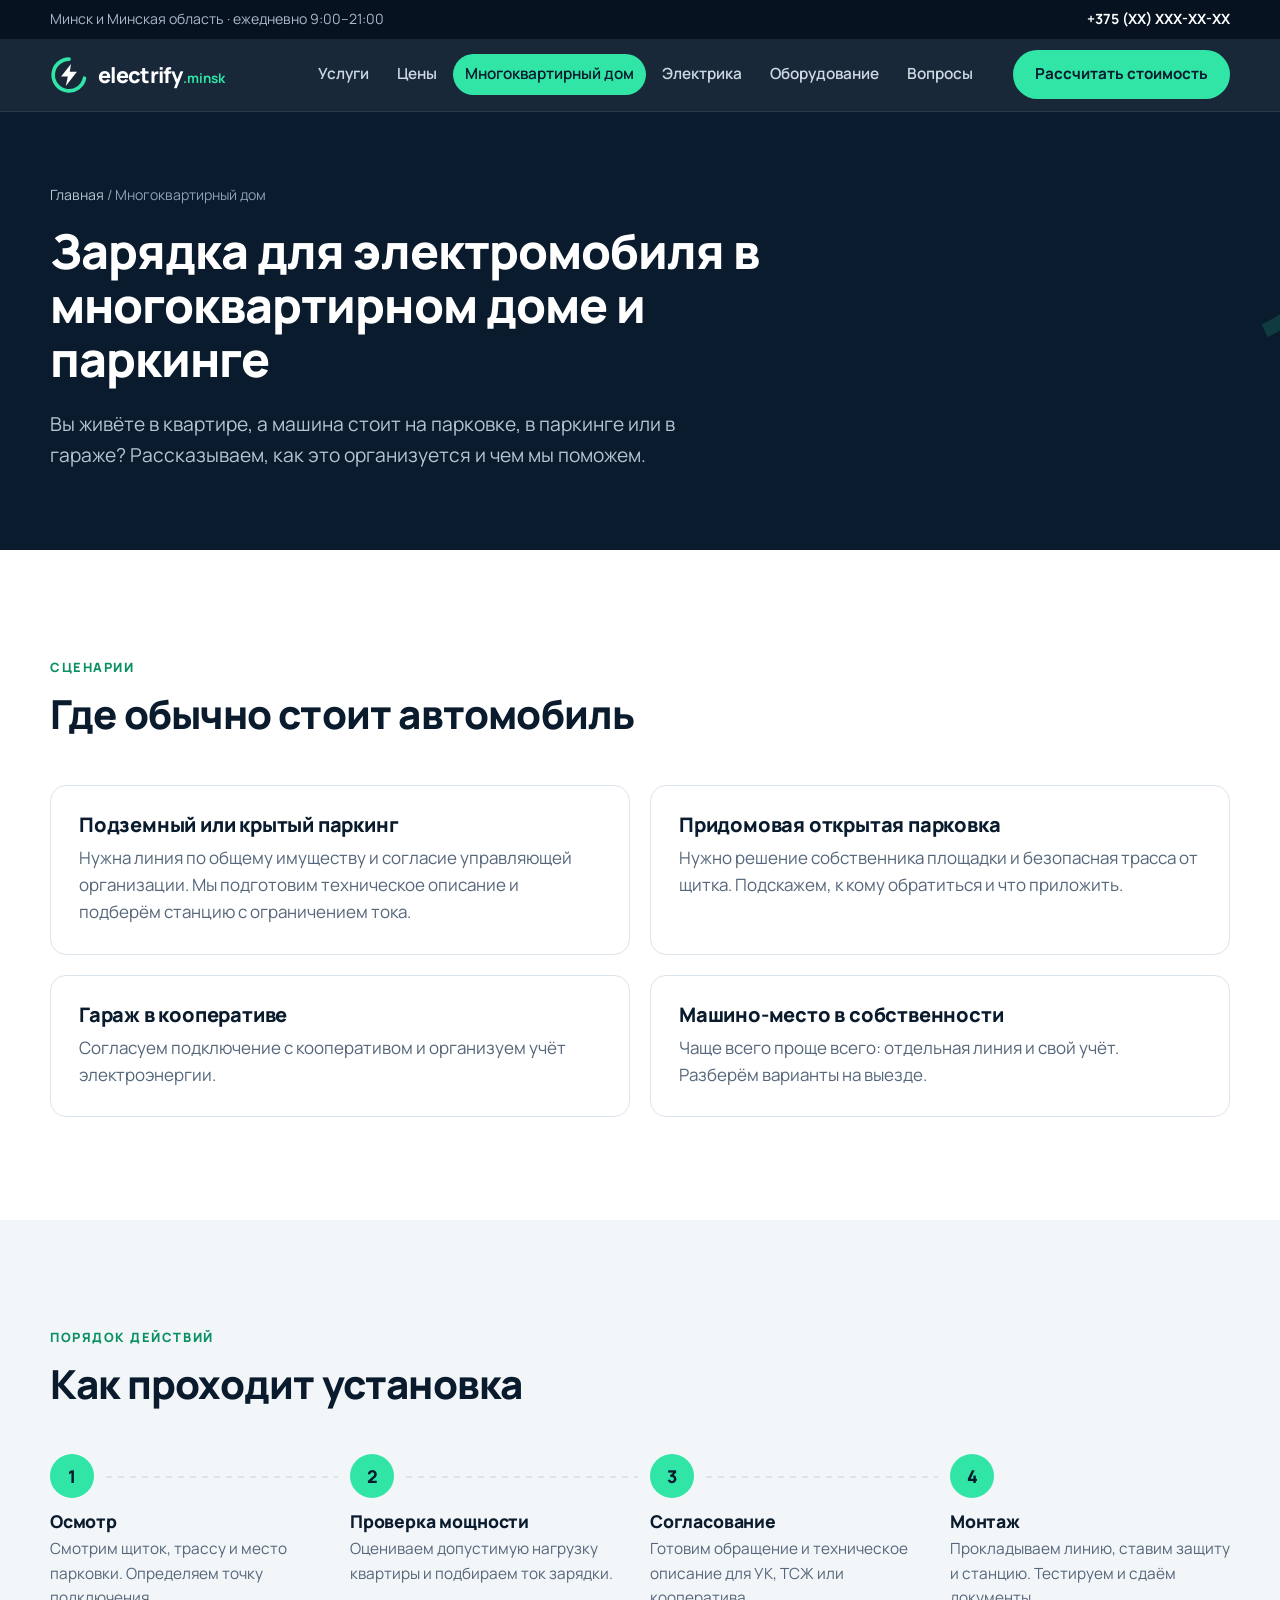
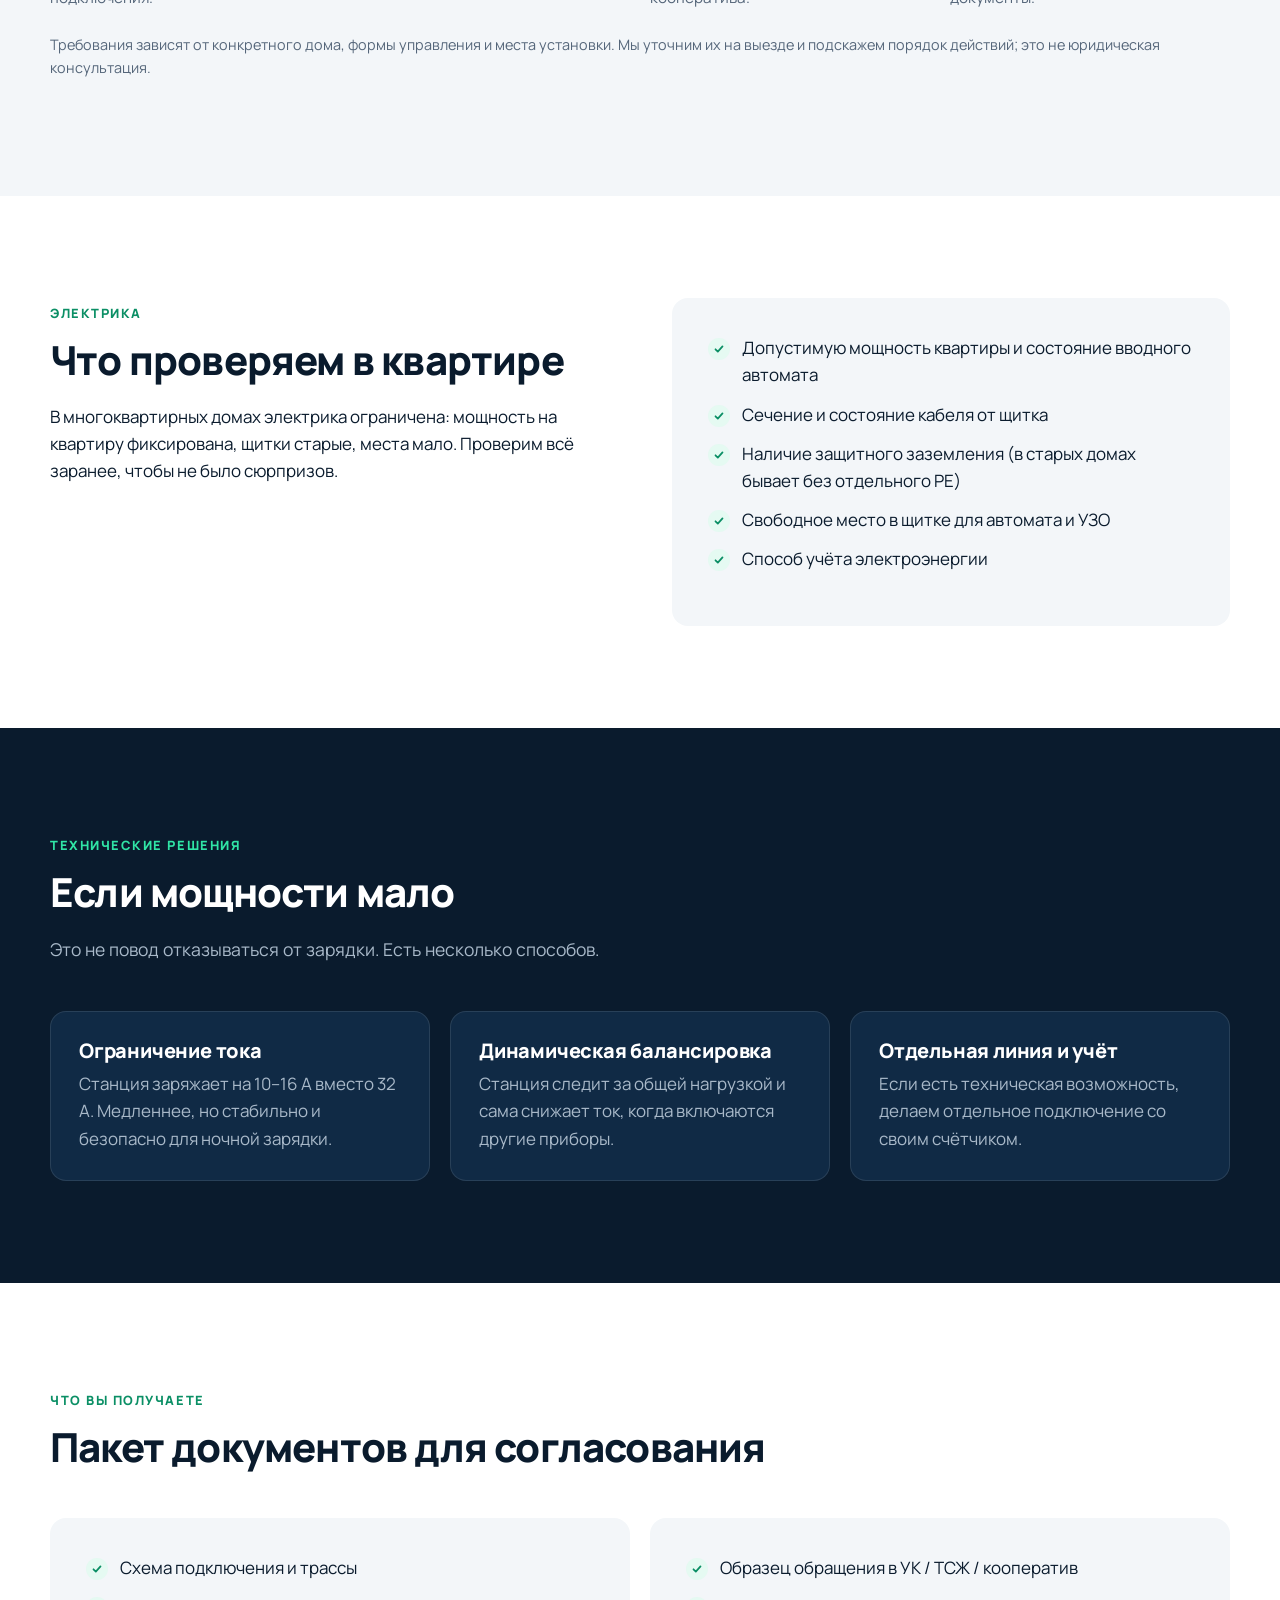
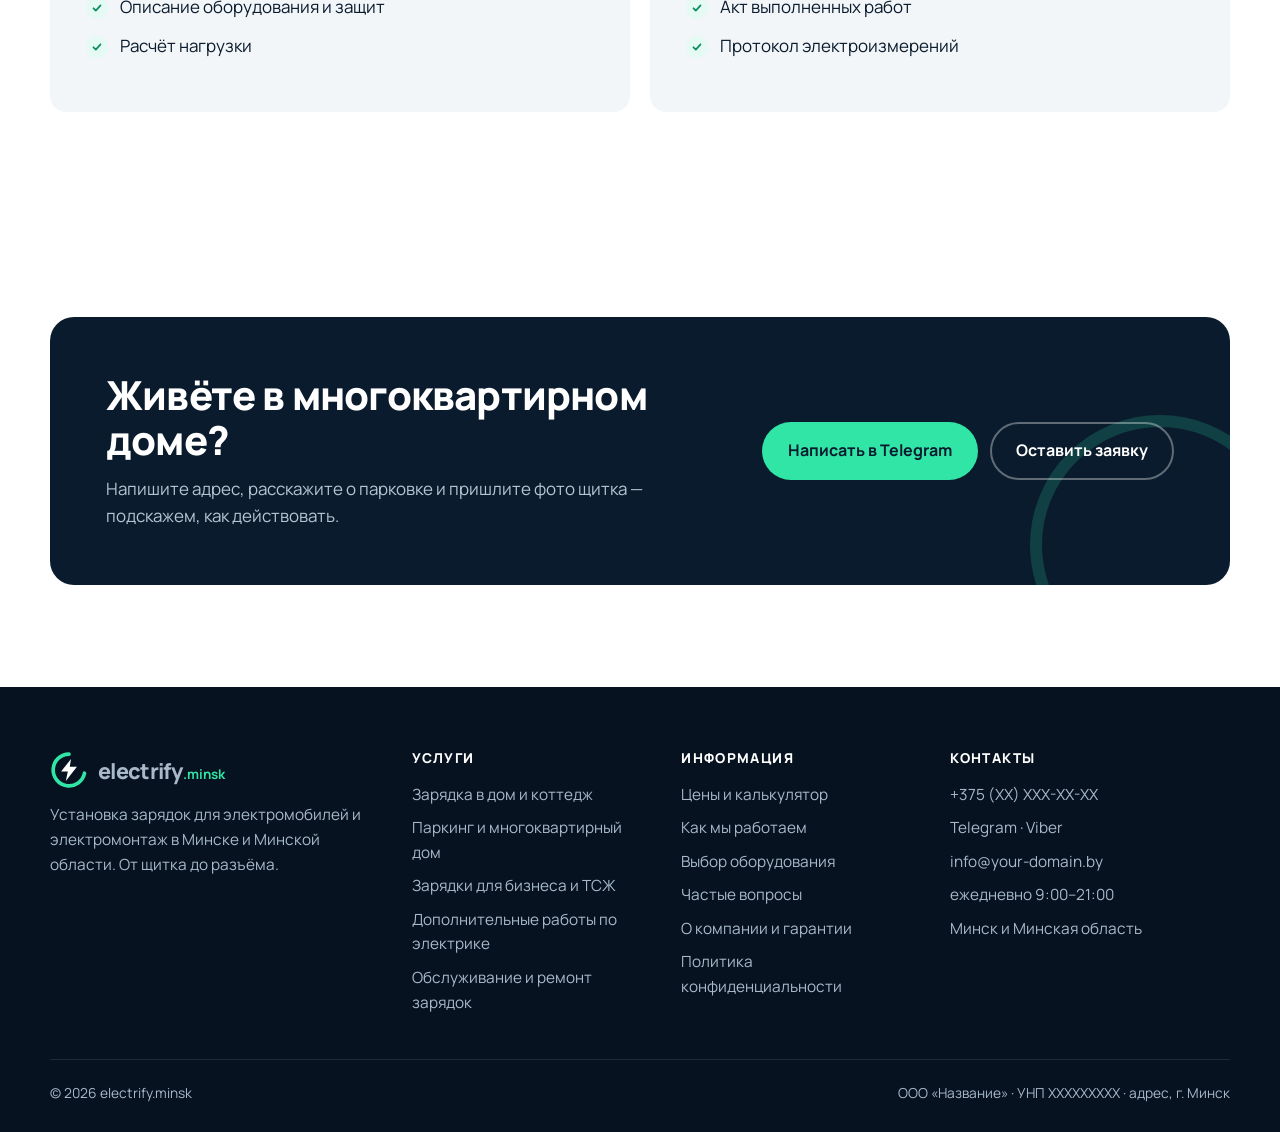
==== apartment.html @ cba65b7b "electrify.minsk: initial site" ====
<!doctype html>
<html lang="ru">
<head>
<meta charset="utf-8">
<meta name="viewport" content="width=device-width, initial-scale=1">
<title>Зарядка для электромобиля в многоквартирном доме и паркинге, Минск | electrify.minsk</title>
<meta name="description" content="Установка зарядки в паркинге и многоквартирном доме в Минске: проверка мощности, согласование с УК и ТСЖ, монтаж и документы.">
<meta name="theme-color" content="#0a1b2d">
<meta property="og:type" content="website">
<meta property="og:title" content="Зарядка для электромобиля в многоквартирном доме и паркинге, Минск | electrify.minsk">
<meta property="og:description" content="Установка зарядки в паркинге и многоквартирном доме в Минске: проверка мощности, согласование с УК и ТСЖ, монтаж и документы.">
<meta property="og:image" content="assets/logo.png">
<meta property="og:locale" content="ru_RU">
<link rel="icon" type="image/png" href="assets/logo.png">
<link rel="apple-touch-icon" href="assets/logo.png">
<link rel="preconnect" href="https://fonts.googleapis.com">
<link rel="preconnect" href="https://fonts.gstatic.com" crossorigin>
<link href="https://fonts.googleapis.com/css2?family=Manrope:wght@400;500;600;700;800&display=swap&subset=cyrillic" rel="stylesheet">
<link rel="stylesheet" href="assets/style.css">
<noscript><style>.reveal{opacity:1;transform:none}</style></noscript>
</head>
<body>
<div class="topbar"><div class="container">
<span>Минск и Минская область · ежедневно 9:00–21:00</span>
<a href="tel:+375XXXXXXXXX">+375 (XX) XXX-XX-XX</a>
</div></div>
<header class="site-header"><div class="container header-inner">
<a class="brand" href="index.html" aria-label="electrify.minsk — на главную"><svg viewBox="0 0 48 48" aria-hidden="true"><path d="M24 4a20 20 0 1 0 19.6 24" fill="none" stroke="#30e5a6" stroke-width="4.6" stroke-linecap="round"/><path d="M26.5 10 14 26h8.5L20 38l14-18h-9z" fill="#fff"/></svg><span class="brand-word">electrify<small>.minsk</small></span></a>
<nav class="nav" id="nav" aria-label="Основное меню"><a href="services.html">Услуги</a><a href="prices.html">Цены</a><a href="apartment.html" aria-current="page">Многоквартирный дом</a><a href="electrics.html">Электрика</a><a href="equipment.html">Оборудование</a><a href="faq.html">Вопросы</a></nav>
<a class="btn btn-primary header-cta" href="prices.html#calc">Рассчитать стоимость</a>
<button class="burger" type="button" aria-label="Открыть меню" aria-expanded="false" aria-controls="nav"><span></span></button>
</div></header>
<main>
<section class="page-hero"><div class="container">
<nav class="crumbs" aria-label="Хлебные крошки"><a href="index.html">Главная</a> / Многоквартирный дом</nav>
<h1>Зарядка для электромобиля в многоквартирном доме и паркинге</h1><p class="lead">Вы живёте в квартире, а машина стоит на парковке, в паркинге или в гараже? Рассказываем, как это организуется и чем мы поможем.</p>
</div></section>

<section class="section"><div class="container">
<div class="section-head reveal"><span class="eyebrow">Сценарии</span><h2>Где обычно стоит автомобиль</h2></div>
<div class="grid grid-2 reveal">
<div class="card"><h3>Подземный или крытый паркинг</h3><p>Нужна линия по общему имуществу и согласие управляющей организации. Мы подготовим техническое описание и подберём станцию с ограничением тока.</p></div>
<div class="card"><h3>Придомовая открытая парковка</h3><p>Нужно решение собственника площадки и безопасная трасса от щитка. Подскажем, к кому обратиться и что приложить.</p></div>
<div class="card"><h3>Гараж в кооперативе</h3><p>Согласуем подключение с кооперативом и организуем учёт электроэнергии.</p></div>
<div class="card"><h3>Машино-место в собственности</h3><p>Чаще всего проще всего: отдельная линия и свой учёт. Разберём варианты на выезде.</p></div>
</div></div></section>

<section class="section section--alt"><div class="container">
<div class="section-head reveal"><span class="eyebrow">Порядок действий</span><h2>Как проходит установка</h2></div>
<ol class="steps reveal">
<li><h3>Осмотр</h3><p>Смотрим щиток, трассу и место парковки. Определяем точку подключения.</p></li>
<li><h3>Проверка мощности</h3><p>Оцениваем допустимую нагрузку квартиры и подбираем ток зарядки.</p></li>
<li><h3>Согласование</h3><p>Готовим обращение и техническое описание для УК, ТСЖ или кооператива.</p></li>
<li><h3>Монтаж</h3><p>Прокладываем линию, ставим защиту и станцию. Тестируем и сдаём документы.</p></li>
</ol>
<p class="note" style="margin-top:22px">Требования зависят от конкретного дома, формы управления и места установки. Мы уточним их на выезде и подскажем порядок действий; это не юридическая консультация.</p>
</div></section>

<section class="section"><div class="container split">
<div class="reveal"><span class="eyebrow">Электрика</span><h2>Что проверяем в квартире</h2>
<p>В многоквартирных домах электрика ограничена: мощность на квартиру фиксирована, щитки старые, места мало. Проверим всё заранее, чтобы не было сюрпризов.</p></div>
<div class="panel reveal"><ul class="checks">
<li>Допустимую мощность квартиры и состояние вводного автомата</li>
<li>Сечение и состояние кабеля от щитка</li>
<li>Наличие защитного заземления (в старых домах бывает без отдельного PE)</li>
<li>Свободное место в щитке для автомата и УЗО</li>
<li>Способ учёта электроэнергии</li>
</ul></div>
</div></section>

<section class="section section--dark"><div class="container">
<div class="section-head reveal"><span class="eyebrow">Технические решения</span><h2>Если мощности мало</h2>
<p>Это не повод отказываться от зарядки. Есть несколько способов.</p></div>
<div class="grid grid-3 reveal">
<div class="card"><h3>Ограничение тока</h3><p>Станция заряжает на 10–16 А вместо 32 А. Медленнее, но стабильно и безопасно для ночной зарядки.</p></div>
<div class="card"><h3>Динамическая балансировка</h3><p>Станция следит за общей нагрузкой и сама снижает ток, когда включаются другие приборы.</p></div>
<div class="card"><h3>Отдельная линия и учёт</h3><p>Если есть техническая возможность, делаем отдельное подключение со своим счётчиком.</p></div>
</div></div></section>

<section class="section"><div class="container">
<div class="section-head reveal"><span class="eyebrow">Что вы получаете</span><h2>Пакет документов для согласования</h2></div>
<div class="grid grid-2 reveal">
<div class="panel"><ul class="checks"><li>Схема подключения и трассы</li><li>Описание оборудования и защит</li><li>Расчёт нагрузки</li></ul></div>
<div class="panel"><ul class="checks"><li>Образец обращения в УК / ТСЖ / кооператив</li><li>Акт выполненных работ</li><li>Протокол электроизмерений</li></ul></div>
</div></div></section>
<section class="section"><div class="container"><div class="cta-band reveal">
<div><h2>Живёте в многоквартирном доме?</h2><p>Напишите адрес, расскажите о парковке и пришлите фото щитка — подскажем, как действовать.</p></div>
<div class="btn-row"><a class="btn btn-primary" href="https://t.me/CHANGE_ME" rel="noopener">Написать в Telegram</a><a class="btn btn-ghost" href="contacts.html">Оставить заявку</a></div>
</div></div></section>
</main>
<footer class="site-footer"><div class="container">
<div class="footer-grid">
<div><a class="brand" href="index.html"><svg viewBox="0 0 48 48" aria-hidden="true"><path d="M24 4a20 20 0 1 0 19.6 24" fill="none" stroke="#30e5a6" stroke-width="4.6" stroke-linecap="round"/><path d="M26.5 10 14 26h8.5L20 38l14-18h-9z" fill="#fff"/></svg><span class="brand-word">electrify<small>.minsk</small></span></a>
<p>Установка зарядок для электромобилей и электромонтаж в Минске и Минской области. От щитка до разъёма.</p></div>
<div><h4>Услуги</h4><ul><li><a href="services.html#house">Зарядка в дом и коттедж</a></li><li><a href="apartment.html">Паркинг и многоквартирный дом</a></li><li><a href="services.html#business">Зарядки для бизнеса и ТСЖ</a></li><li><a href="electrics.html">Дополнительные работы по электрике</a></li><li><a href="services.html#service">Обслуживание и ремонт зарядок</a></li></ul></div>
<div><h4>Информация</h4><ul><li><a href="prices.html">Цены и калькулятор</a></li><li><a href="process.html">Как мы работаем</a></li><li><a href="equipment.html">Выбор оборудования</a></li><li><a href="faq.html">Частые вопросы</a></li><li><a href="about.html">О компании и гарантии</a></li><li><a href="privacy.html">Политика конфиденциальности</a></li></ul></div>
<div><h4>Контакты</h4><ul>
<li><a href="tel:+375XXXXXXXXX">+375 (XX) XXX-XX-XX</a></li>
<li><a href="https://t.me/CHANGE_ME" rel="noopener">Telegram</a> · <a href="viber://chat?number=%2B375XXXXXXXXX">Viber</a></li>
<li><a href="mailto:info@your-domain.by">info@your-domain.by</a></li>
<li>ежедневно 9:00–21:00</li>
<li>Минск и Минская область</li></ul></div>
</div>
<div class="footer-bottom"><span>© <span id="year">2026</span> electrify.minsk</span><span>ООО «Название» · УНП XXXXXXXXX · адрес, г. Минск</span></div>
</div></footer>
<div class="mobile-bar">
<a class="btn btn-outline" style="color:#fff;border-color:rgba(255,255,255,.35)" href="tel:+375XXXXXXXXX">Позвонить</a>
<a class="btn btn-primary" href="https://t.me/CHANGE_ME" rel="noopener">Написать</a>
</div>
<script src="assets/main.js"></script>
</body>
</html>
---- assets/style.css ----
/* electrify.minsk — общие стили. Палитра взята из логотипа. */
:root {
  --navy: #0a1b2d;
  --navy-2: #102a45;
  --navy-3: #1a3a5e;
  --mint: #30e5a6;
  --mint-d: #0b8f65;
  --mint-soft: #e5faf2;
  --ink: #0a1b2d;
  --muted: #55667a;
  --line: #dce4eb;
  --bg: #ffffff;
  --bg-alt: #f3f6f9;
  --radius: 16px;
  --shadow: 0 12px 32px rgba(10, 27, 45, .08);
  --font: 'Manrope', system-ui, -apple-system, 'Segoe UI', Roboto, Arial, sans-serif;
  --maxw: 1180px;
}

*, *::before, *::after { box-sizing: border-box; }
html { scroll-behavior: smooth; -webkit-text-size-adjust: 100%; }
body {
  margin: 0; font-family: var(--font); color: var(--ink); background: var(--bg);
  font-size: 17px; line-height: 1.6; -webkit-font-smoothing: antialiased;
}
img, svg { max-width: 100%; display: block; }
a { color: var(--mint-d); text-decoration-thickness: 1px; text-underline-offset: 3px; }
a:hover { color: var(--navy); }
h1, h2, h3, h4 { line-height: 1.12; letter-spacing: -.02em; margin: 0 0 .5em; font-weight: 800; }
h1 { font-size: clamp(2.1rem, 5vw, 3.7rem); }
h2 { font-size: clamp(1.7rem, 3.4vw, 2.5rem); }
h3 { font-size: 1.25rem; letter-spacing: -.01em; }
p { margin: 0 0 1em; }
ul, ol { margin: 0 0 1em; padding-left: 1.2em; }
:focus-visible { outline: 3px solid var(--mint); outline-offset: 3px; border-radius: 6px; }

.container { width: min(100% - 40px, var(--maxw)); margin-inline: auto; }
.section { padding: clamp(56px, 8vw, 104px) 0; }
.section--alt { background: var(--bg-alt); }
.section--dark { background: var(--navy); color: #e8eef4; }
.section--dark h2, .section--dark h3 { color: #fff; }
.section--dark a { color: var(--mint); }
.section-head { max-width: 720px; margin-bottom: clamp(28px, 4vw, 48px); }
.section-head p { color: var(--muted); font-size: 1.1rem; }
.section--dark .section-head p { color: #a9b9c9; }
.eyebrow {
  display: inline-block; font-size: .8rem; font-weight: 800; letter-spacing: .12em; text-transform: uppercase;
  color: var(--mint-d); margin-bottom: 14px;
}
.section--dark .eyebrow, .hero .eyebrow, .page-hero .eyebrow { color: var(--mint); }
.lead { font-size: 1.2rem; color: var(--muted); max-width: 640px; }

/* Кнопки */
.btn {
  display: inline-flex; align-items: center; justify-content: center; gap: 8px;
  padding: 14px 24px; border-radius: 999px; font: inherit; font-weight: 700; font-size: 1rem;
  text-decoration: none; border: 2px solid transparent; cursor: pointer; transition: transform .15s, background .15s, color .15s, border-color .15s;
}
.btn:hover { transform: translateY(-1px); }
.btn-primary { background: var(--mint); color: var(--navy); }
.btn-primary:hover { background: #55efba; color: var(--navy); }
.btn-ghost { border-color: rgba(255,255,255,.35); color: #fff; }
.btn-ghost:hover { border-color: var(--mint); color: var(--mint); }
.btn-dark { background: var(--navy); color: #fff; }
.btn-dark:hover { background: var(--navy-3); color: #fff; }
.btn-outline { border-color: var(--navy); color: var(--navy); }
.btn-outline:hover { background: var(--navy); color: #fff; }
.btn-row { display: flex; flex-wrap: wrap; gap: 12px; margin-top: 28px; }

/* Верхняя полоса и шапка */
.topbar { background: #06121f; color: #a9b9c9; font-size: .88rem; }
.topbar .container { display: flex; justify-content: space-between; gap: 16px; padding: 8px 0; flex-wrap: wrap; }
.topbar a { color: #fff; text-decoration: none; font-weight: 700; }
.topbar a:hover { color: var(--mint); }
.site-header {
  position: sticky; top: 0; z-index: 50; background: rgba(10, 27, 45, .94); backdrop-filter: blur(10px);
  border-bottom: 1px solid rgba(255,255,255,.08);
}
.header-inner { display: flex; align-items: center; gap: 28px; min-height: 72px; }
.brand { display: flex; align-items: center; gap: 10px; text-decoration: none; color: #fff; flex-shrink: 0; }
.brand svg { width: 38px; height: 38px; }
.brand-word { font-weight: 800; font-size: 1.35rem; letter-spacing: -.03em; line-height: 1; }
.brand-word small { font-size: .62em; color: var(--mint); font-weight: 700; letter-spacing: 0; margin-left: 1px; }
.nav { display: flex; gap: 4px; margin-left: auto; }
.nav a {
  color: #cdd8e3; text-decoration: none; font-weight: 600; font-size: .96rem; padding: 8px 12px; border-radius: 999px;
}
.nav a:hover { color: #fff; background: rgba(255,255,255,.08); }
.nav a[aria-current="page"] { color: var(--navy); background: var(--mint); }
.header-cta { padding: 10px 20px; font-size: .95rem; }
.burger { display: none; margin-left: auto; width: 44px; height: 44px; border: 0; background: transparent; cursor: pointer; position: relative; }
.burger span, .burger span::before, .burger span::after {
  content: ""; position: absolute; left: 10px; right: 10px; height: 2px; background: #fff; border-radius: 2px; transition: transform .2s, opacity .2s;
}
.burger span { top: 21px; }
.burger span::before { left: 0; right: 0; top: -7px; }
.burger span::after { left: 0; right: 0; top: 7px; }
.burger[aria-expanded="true"] span { background: transparent; }
.burger[aria-expanded="true"] span::before { transform: translateY(7px) rotate(45deg); }
.burger[aria-expanded="true"] span::after { transform: translateY(-7px) rotate(-45deg); }

/* Hero */
.hero { background: var(--navy); color: #fff; overflow: hidden; position: relative; }
.hero::before {
  content: ""; position: absolute; inset: 0;
  background: radial-gradient(60% 70% at 85% 40%, rgba(48,229,166,.14), transparent 70%);
  pointer-events: none;
}
.hero-grid { display: grid; grid-template-columns: 1.15fr .85fr; gap: 48px; align-items: center; padding: clamp(48px, 7vw, 96px) 0; position: relative; }
.hero h1 { color: #fff; }
.hero h1 em { font-style: normal; color: var(--mint); }
.hero .lead { color: #b6c5d4; }
.hero-points { list-style: none; padding: 0; margin: 28px 0 0; display: grid; gap: 10px; }
.hero-points li { display: flex; gap: 12px; align-items: flex-start; font-weight: 600; }
.hero-points svg { width: 22px; height: 22px; flex: none; margin-top: 3px; }
.hero-visual { position: relative; max-width: 440px; margin-inline: auto; width: 100%; }
.hero-visual .ring { width: 100%; height: auto; }
.ring-arc { stroke-dasharray: 942; stroke-dashoffset: 942; animation: charge 2.4s .3s cubic-bezier(.3,.7,.2,1) forwards; }
@keyframes charge { to { stroke-dashoffset: 210; } }
.chip {
  position: absolute; background: rgba(16,42,69,.92); border: 1px solid rgba(255,255,255,.14); border-radius: 14px;
  padding: 10px 14px; font-size: .85rem; line-height: 1.25; backdrop-filter: blur(6px);
}
.chip b { display: block; font-size: 1.15rem; color: var(--mint); letter-spacing: -.01em; }
.chip--1 { top: 6%; right: -2%; }
.chip--2 { bottom: 24%; left: -4%; }
.chip--3 { bottom: 2%; right: 4%; }

/* Страничный hero */
.page-hero { background: var(--navy); color: #fff; padding: clamp(40px, 6vw, 72px) 0 clamp(36px, 5vw, 60px); position: relative; overflow: hidden; }
.page-hero::after {
  content: ""; position: absolute; right: -80px; top: -80px; width: 320px; height: 320px; border-radius: 50%;
  border: 14px solid rgba(48,229,166,.16); border-bottom-color: transparent; border-left-color: transparent; transform: rotate(20deg);
}
.page-hero h1 { color: #fff; font-size: clamp(1.9rem, 4.2vw, 3rem); max-width: 820px; }
.page-hero .lead { color: #b6c5d4; }
.crumbs { font-size: .88rem; color: #8ea2b6; margin-bottom: 18px; }
.crumbs a { color: #b6c5d4; text-decoration: none; }
.crumbs a:hover { color: var(--mint); }

/* Полоса фактов */
.facts { background: var(--bg-alt); border-bottom: 1px solid var(--line); }
.facts-grid { display: grid; grid-template-columns: repeat(4, 1fr); }
.fact { padding: 26px 22px; border-right: 1px solid var(--line); }
.fact:last-child { border-right: 0; }
.fact b { display: block; font-size: 1.35rem; letter-spacing: -.02em; }
.fact span { color: var(--muted); font-size: .95rem; }

/* Сетки и карточки */
.grid { display: grid; gap: 20px; }
.grid-2 { grid-template-columns: repeat(2, 1fr); }
.grid-3 { grid-template-columns: repeat(3, 1fr); }
.grid-4 { grid-template-columns: repeat(4, 1fr); }
.card {
  background: #fff; border: 1px solid var(--line); border-radius: var(--radius); padding: 28px; display: flex; flex-direction: column;
  transition: box-shadow .2s, transform .2s, border-color .2s; text-decoration: none; color: inherit;
}
a.card:hover { box-shadow: var(--shadow); transform: translateY(-3px); border-color: var(--mint); color: inherit; }
.card h3 { margin-bottom: .4em; }
.card p { color: var(--muted); margin-bottom: 0; }
.card .more { margin-top: auto; padding-top: 18px; font-weight: 700; color: var(--mint-d); }
.icon {
  width: 48px; height: 48px; border-radius: 14px; background: var(--mint-soft); color: var(--mint-d);
  display: grid; place-items: center; margin-bottom: 18px;
}
.icon svg { width: 26px; height: 26px; }
.section--dark .card { background: var(--navy-2); border-color: rgba(255,255,255,.1); }
.section--dark .card p { color: #a9b9c9; }
.section--dark .icon { background: rgba(48,229,166,.12); color: var(--mint); }

/* Списки с галочками */
.checks { list-style: none; padding: 0; margin: 0 0 1em; display: grid; gap: 12px; }
.checks li { position: relative; padding-left: 34px; }
.checks li::before {
  content: ""; position: absolute; left: 0; top: 4px; width: 22px; height: 22px; border-radius: 50%; background: var(--mint-soft);
  background-image: url("data:image/svg+xml,%3Csvg xmlns='http://www.w3.org/2000/svg' viewBox='0 0 24 24' fill='none' stroke='%230b8f65' stroke-width='3' stroke-linecap='round' stroke-linejoin='round'%3E%3Cpath d='M6 12.5l4 4 8-9'/%3E%3C/svg%3E");
  background-size: 14px; background-repeat: no-repeat; background-position: center;
}
.section--dark .checks li::before { background-color: rgba(48,229,166,.14);
  background-image: url("data:image/svg+xml,%3Csvg xmlns='http://www.w3.org/2000/svg' viewBox='0 0 24 24' fill='none' stroke='%2330e5a6' stroke-width='3' stroke-linecap='round' stroke-linejoin='round'%3E%3Cpath d='M6 12.5l4 4 8-9'/%3E%3C/svg%3E"); }
.checks--cross li::before {
  background-color: #fdecec;
  background-image: url("data:image/svg+xml,%3Csvg xmlns='http://www.w3.org/2000/svg' viewBox='0 0 24 24' fill='none' stroke='%23c0392b' stroke-width='3' stroke-linecap='round'%3E%3Cpath d='M7 7l10 10M17 7L7 17'/%3E%3C/svg%3E");
}

.split { display: grid; grid-template-columns: 1fr 1fr; gap: clamp(28px, 5vw, 72px); align-items: start; }
.panel { background: var(--bg-alt); border-radius: var(--radius); padding: clamp(24px, 3vw, 36px); }
.section--alt .panel { background: #fff; border: 1px solid var(--line); }
.section--dark .panel { background: var(--navy-2); }

/* Шаги */
.steps { list-style: none; padding: 0; margin: 0; display: grid; grid-template-columns: repeat(4, 1fr); gap: 28px 20px; counter-reset: s; }
.steps li { counter-increment: s; position: relative; padding-top: 58px; }
.steps li::before {
  content: counter(s); position: absolute; top: 0; left: 0; width: 44px; height: 44px; border-radius: 50%;
  background: var(--mint); color: var(--navy); font-weight: 800; display: grid; place-items: center; font-size: 1.1rem;
}
.steps li::after { content: ""; position: absolute; top: 22px; left: 56px; right: -8px; height: 2px; background: repeating-linear-gradient(90deg, var(--line) 0 6px, transparent 6px 12px); }
.steps li:nth-child(4n)::after, .steps li:last-child::after { display: none; }
.section--dark .steps li::after { background: repeating-linear-gradient(90deg, rgba(255,255,255,.25) 0 6px, transparent 6px 12px); }
.steps h3 { font-size: 1.1rem; margin-bottom: .3em; }
.steps p { color: var(--muted); font-size: .96rem; margin: 0; }
.section--dark .steps p { color: #a9b9c9; }

/* Тарифы */
.tiers { display: grid; grid-template-columns: repeat(4, 1fr); gap: 18px; align-items: stretch; }
.tiers--3 { grid-template-columns: repeat(3, 1fr); }
.tier { background: #fff; border: 1px solid var(--line); border-radius: var(--radius); padding: 28px 24px; display: flex; flex-direction: column; position: relative; }
.tier--hit { border: 2px solid var(--mint); box-shadow: var(--shadow); }
.tier-badge { position: absolute; top: -13px; left: 24px; background: var(--mint); color: var(--navy); font-size: .75rem; font-weight: 800; padding: 4px 12px; border-radius: 999px; letter-spacing: .04em; text-transform: uppercase; }
.tier h3 { margin-bottom: .2em; }
.tier .for { color: var(--muted); font-size: .94rem; min-height: 3em; }
.price { font-size: 2rem; font-weight: 800; letter-spacing: -.03em; margin: 8px 0 2px; }
.price small { font-size: .95rem; font-weight: 600; color: var(--muted); letter-spacing: 0; }
.tier .checks { margin: 18px 0 24px; font-size: .96rem; gap: 10px; }
.tier .btn { margin-top: auto; }
.note { font-size: .9rem; color: var(--muted); }

/* Таблицы */
.table-wrap { overflow-x: auto; border: 1px solid var(--line); border-radius: var(--radius); background: #fff; }
table { width: 100%; border-collapse: collapse; font-size: .98rem; min-width: 560px; }
th, td { text-align: left; padding: 14px 20px; border-bottom: 1px solid var(--line); vertical-align: top; }
th { background: var(--bg-alt); font-size: .82rem; letter-spacing: .06em; text-transform: uppercase; color: var(--muted); }
tr:last-child td { border-bottom: 0; }
td:last-child, th:last-child { text-align: right; white-space: nowrap; font-weight: 700; }
td.l, th.l { text-align: left; white-space: normal; font-weight: 400; }

/* Калькулятор */
.calc { display: grid; grid-template-columns: 1.1fr .9fr; gap: 0; border-radius: var(--radius); overflow: hidden; border: 1px solid var(--line); background: #fff; }
.calc-form { padding: clamp(22px, 3vw, 36px); display: grid; gap: 20px; }
.calc-out { background: var(--navy); color: #fff; padding: clamp(22px, 3vw, 36px); display: flex; flex-direction: column; justify-content: center; }
.calc-out .label { color: #a9b9c9; font-size: .9rem; }
.calc-out .sum { font-size: clamp(2rem, 4vw, 2.9rem); font-weight: 800; letter-spacing: -.03em; color: var(--mint); line-height: 1.1; margin: 6px 0 14px; }
.calc-out ul { color: #cdd8e3; font-size: .94rem; padding-left: 1.1em; }

/* Формы */
label { display: block; font-weight: 700; font-size: .92rem; margin-bottom: 6px; }
input[type=text], input[type=tel], input[type=email], select, textarea {
  width: 100%; font: inherit; padding: 13px 14px; border: 1.5px solid var(--line); border-radius: 12px; background: #fff; color: var(--ink);
}
input:focus, select:focus, textarea:focus { outline: none; border-color: var(--mint-d); box-shadow: 0 0 0 4px rgba(48,229,166,.25); }
textarea { min-height: 110px; resize: vertical; }
input[type=range] { width: 100%; accent-color: var(--mint-d); }
.range-val { float: right; color: var(--mint-d); }
.form-grid { display: grid; grid-template-columns: 1fr 1fr; gap: 16px; }
.form-grid .full { grid-column: 1 / -1; }
.check { display: flex; gap: 10px; align-items: flex-start; font-weight: 400; font-size: .88rem; color: var(--muted); }
.check input { margin-top: 4px; accent-color: var(--mint-d); width: 18px; height: 18px; flex: none; }
.form-ok { display: none; background: var(--mint-soft); border: 1px solid var(--mint); color: var(--navy); border-radius: 12px; padding: 16px 18px; font-weight: 600; }

/* FAQ */
.faq { display: grid; gap: 12px; max-width: 860px; }
.faq details { background: #fff; border: 1px solid var(--line); border-radius: 14px; padding: 0 22px; }
.faq summary { cursor: pointer; font-weight: 700; padding: 18px 28px 18px 0; list-style: none; position: relative; font-size: 1.05rem; }
.faq summary::-webkit-details-marker { display: none; }
.faq summary::after { content: "+"; position: absolute; right: 0; top: 50%; transform: translateY(-50%); font-size: 1.6rem; font-weight: 400; color: var(--mint-d); transition: transform .2s; }
.faq details[open] summary::after { transform: translateY(-50%) rotate(45deg); }
.faq details[open] { border-color: var(--mint); }
.faq details p, .faq details ul { color: var(--muted); }
.faq h2 { margin: 36px 0 14px; font-size: 1.5rem; }

/* CTA-блок */
.cta-band { background: var(--navy); color: #fff; border-radius: 24px; padding: clamp(28px, 5vw, 56px); display: grid; grid-template-columns: 1.2fr .8fr; gap: 32px; align-items: center; position: relative; overflow: hidden; }
.cta-band::after { content: ""; position: absolute; right: -60px; bottom: -90px; width: 260px; height: 260px; border-radius: 50%; border: 12px solid rgba(48,229,166,.18); }
.cta-band h2 { color: #fff; margin-bottom: .3em; }
.cta-band p { color: #b6c5d4; margin: 0; }
.cta-band .btn-row { margin: 0; position: relative; z-index: 1; justify-content: flex-end; }

/* Теги городов и районов */
.tags { display: flex; flex-wrap: wrap; gap: 8px; list-style: none; padding: 0; margin: 0; }
.tags li { background: #fff; border: 1px solid var(--line); border-radius: 999px; padding: 6px 14px; font-size: .92rem; font-weight: 600; }
.section--alt .tags li { background: #fff; }

/* Заглушки для фото */
.ph { border: 2px dashed var(--line); border-radius: var(--radius); aspect-ratio: 4/3; display: grid; place-items: center; text-align: center; color: var(--muted); font-size: .92rem; padding: 16px; background: repeating-linear-gradient(135deg, #fff 0 12px, #f7f9fb 12px 24px); }

/* Подвал */
.site-footer { background: #06121f; color: #a9b9c9; padding: 64px 0 28px; font-size: .96rem; }
.footer-grid { display: grid; grid-template-columns: 1.4fr 1fr 1fr 1.2fr; gap: 36px; }
.site-footer h4 { color: #fff; font-size: .85rem; letter-spacing: .1em; text-transform: uppercase; margin-bottom: 16px; }
.site-footer ul { list-style: none; padding: 0; margin: 0; display: grid; gap: 9px; }
.site-footer a { color: #a9b9c9; text-decoration: none; }
.site-footer a:hover { color: var(--mint); }
.footer-bottom { border-top: 1px solid rgba(255,255,255,.1); margin-top: 44px; padding-top: 22px; display: flex; justify-content: space-between; gap: 16px; flex-wrap: wrap; font-size: .86rem; }
.site-footer .brand { margin-bottom: 14px; }

/* Мобильная панель действий */
.mobile-bar { display: none; }

/* Появление при прокрутке */
.reveal { opacity: 0; transform: translateY(18px); transition: opacity .6s ease, transform .6s ease; }
.reveal.in { opacity: 1; transform: none; }
@media (prefers-reduced-motion: reduce) {
  .reveal { opacity: 1; transform: none; transition: none; }
  .ring-arc { animation: none; stroke-dashoffset: 210; }
  html { scroll-behavior: auto; }
}

/* Адаптив */
@media (max-width: 1080px) {
  .tiers { grid-template-columns: repeat(2, 1fr); }
  .grid-4 { grid-template-columns: repeat(2, 1fr); }
  .steps { grid-template-columns: repeat(2, 1fr); }
  .steps li:nth-child(2n)::after { display: none; }
  .footer-grid { grid-template-columns: 1fr 1fr; }
}
@media (max-width: 960px) {
  .burger { display: block; }
  .header-cta { display: none; }
  .nav {
    position: absolute; left: 0; right: 0; top: 100%; background: var(--navy); flex-direction: column; padding: 12px 20px 22px; gap: 2px;
    border-bottom: 1px solid rgba(255,255,255,.1); display: none; margin: 0;
  }
  .nav.open { display: flex; }
  .nav a { padding: 14px 12px; font-size: 1.05rem; }
  .hero-grid, .split, .calc, .cta-band { grid-template-columns: 1fr; }
  .hero-visual { max-width: 340px; order: -1; }
  .cta-band .btn-row { justify-content: flex-start; }
  .grid-3 { grid-template-columns: repeat(2, 1fr); }
  .facts-grid { grid-template-columns: repeat(2, 1fr); }
  .fact:nth-child(2) { border-right: 0; }
  .fact:nth-child(-n+2) { border-bottom: 1px solid var(--line); }
}
@media (max-width: 640px) {
  body { font-size: 16px; padding-bottom: 72px; }
  .topbar .container > span:first-child { display: none; }
  .grid-2, .grid-3, .grid-4, .tiers, .tiers--3, .steps, .form-grid, .footer-grid { grid-template-columns: 1fr; }
  .steps li::after { display: none; }
  .chip--1 { right: 0; } .chip--2 { left: 0; }
  .btn-row .btn { flex: 1 1 100%; }
  .mobile-bar {
    display: grid; grid-template-columns: 1fr 1fr; gap: 10px; position: fixed; left: 0; right: 0; bottom: 0; z-index: 60;
    padding: 10px 14px calc(10px + env(safe-area-inset-bottom)); background: rgba(10,27,45,.97); border-top: 1px solid rgba(255,255,255,.1);
  }
  .mobile-bar .btn { padding: 12px 10px; }
}
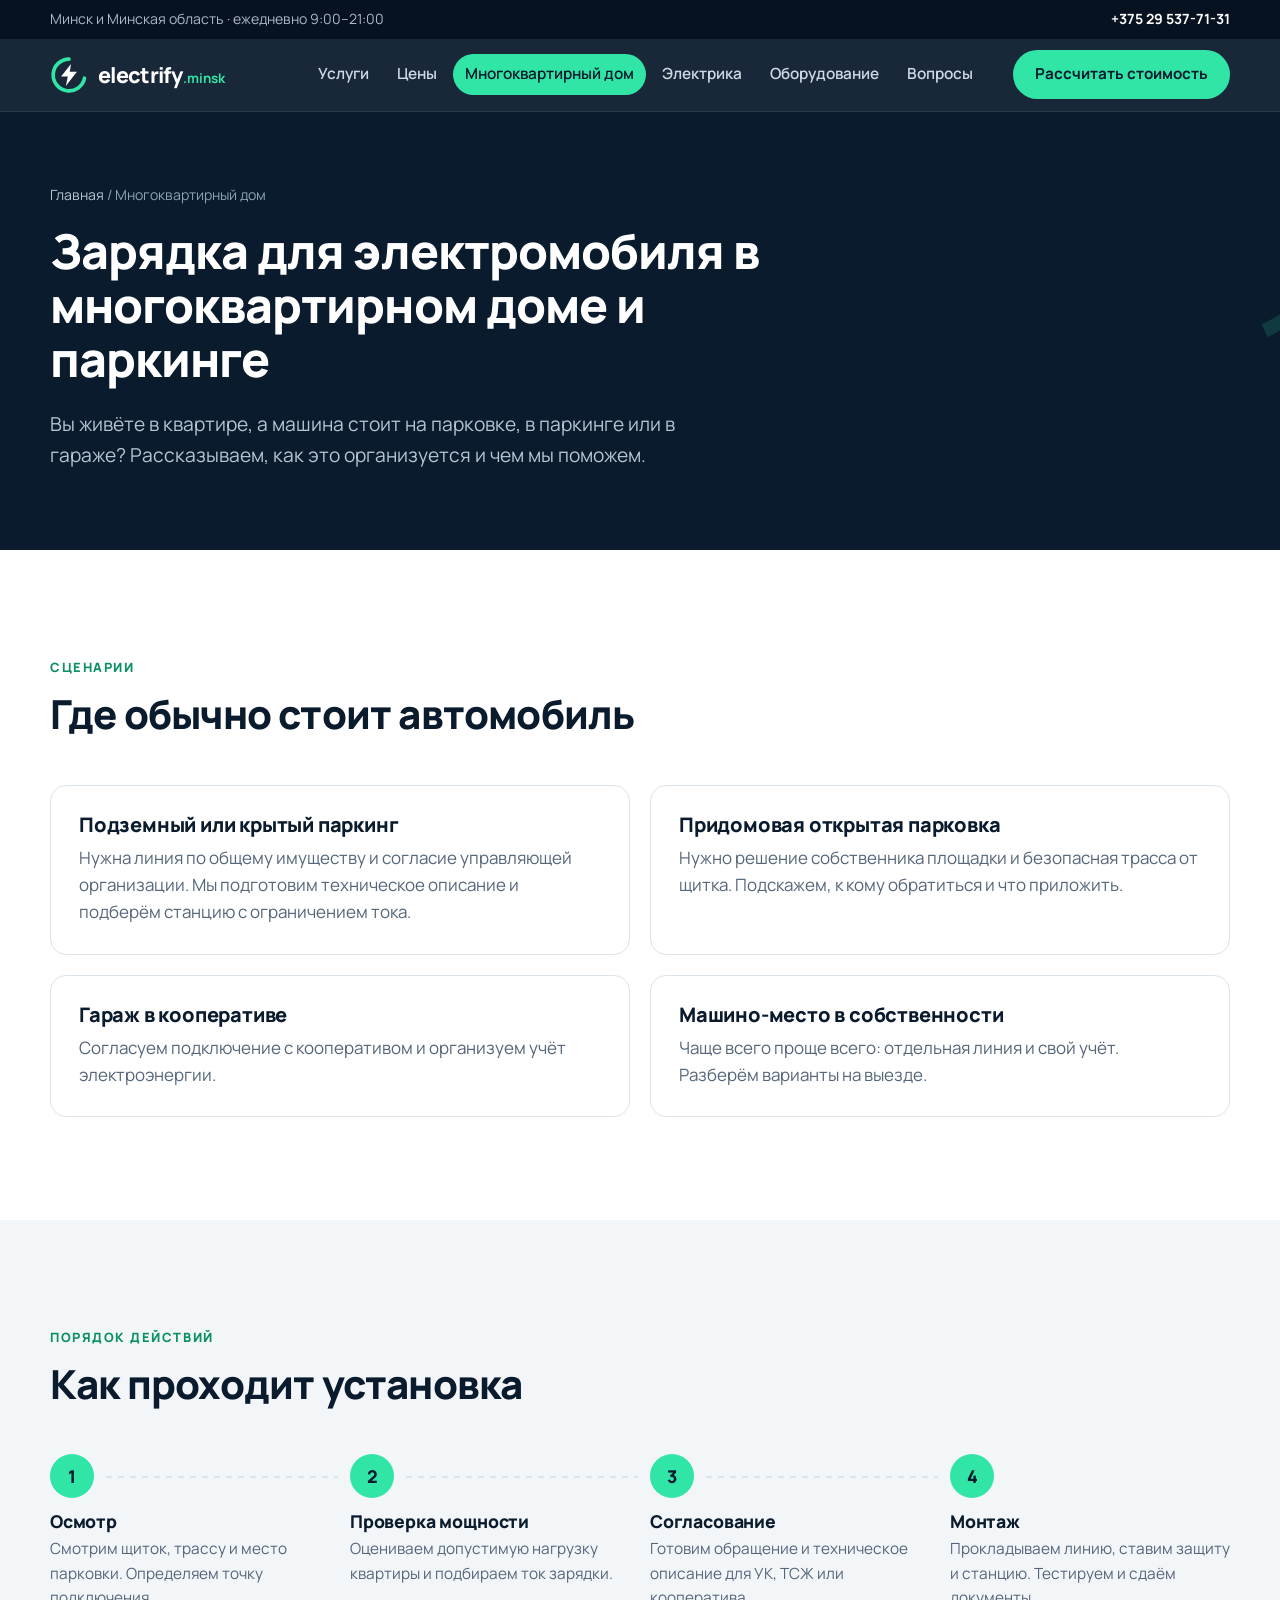
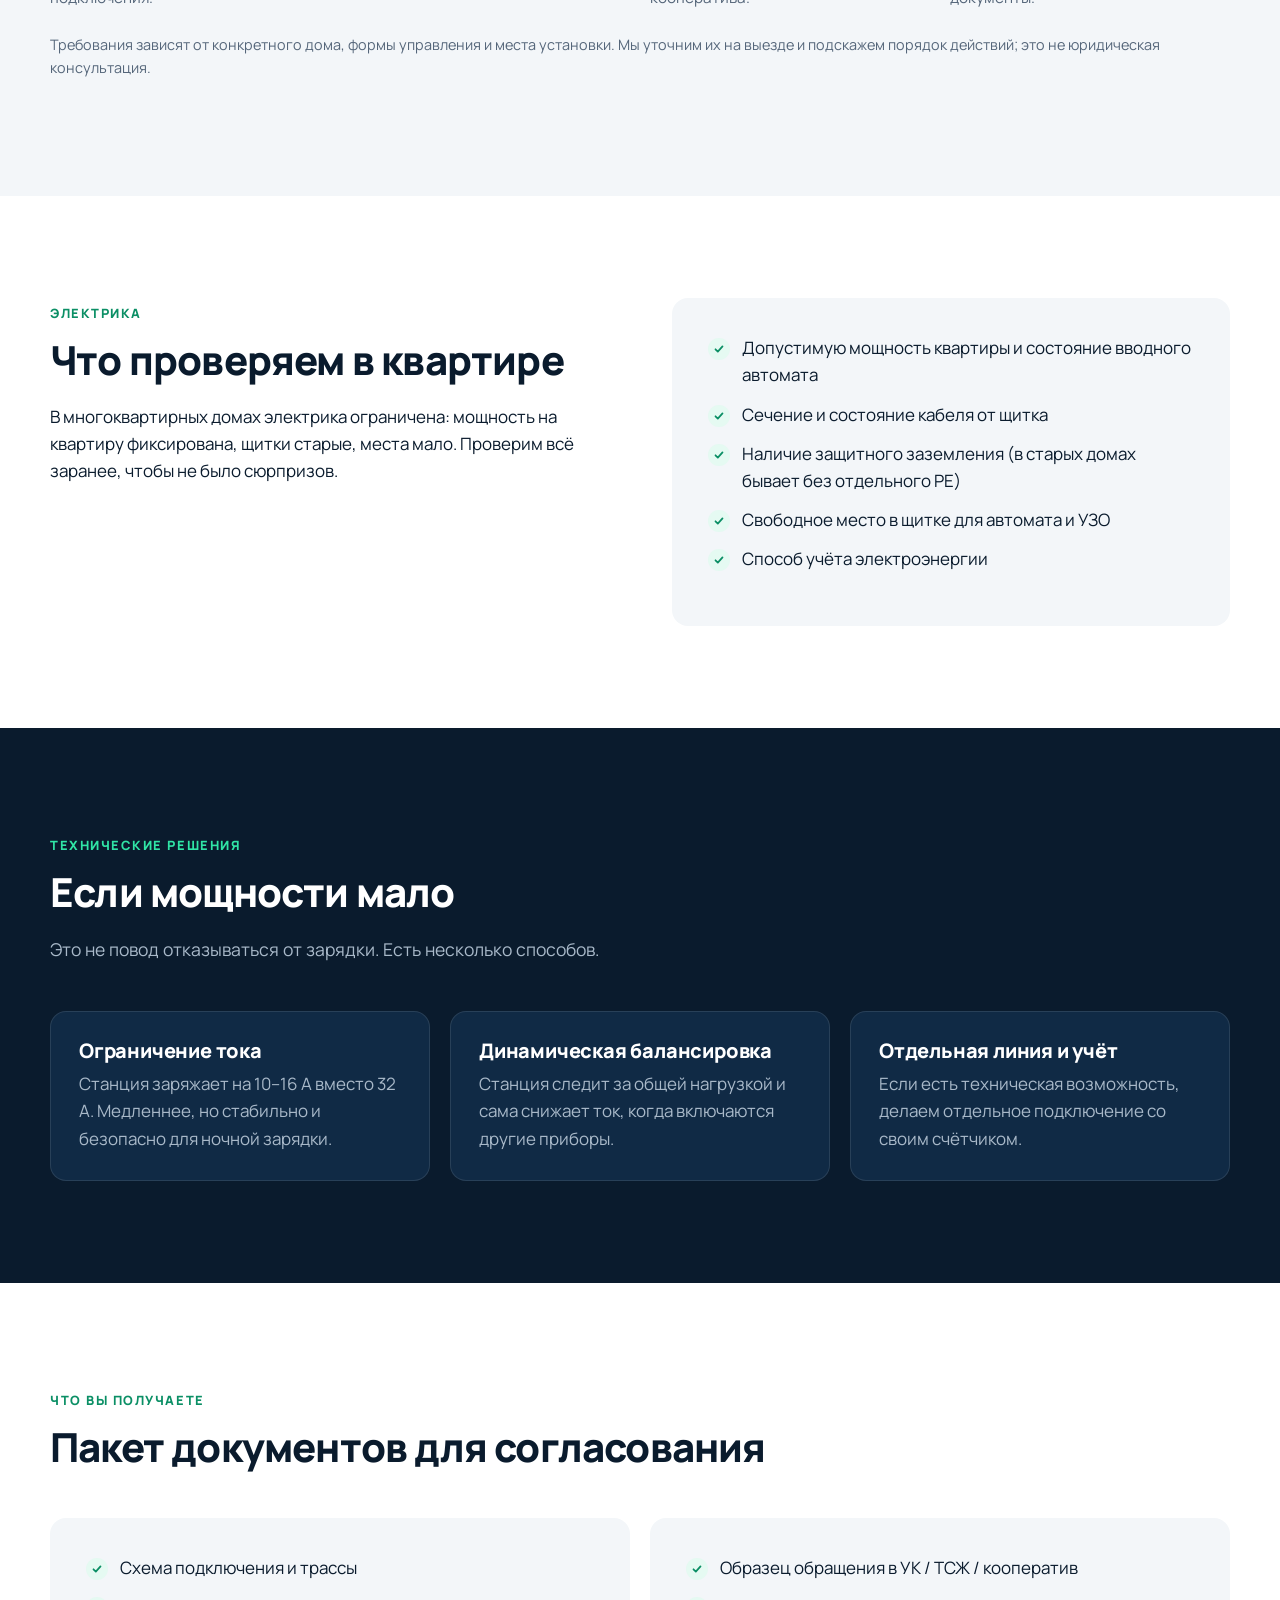
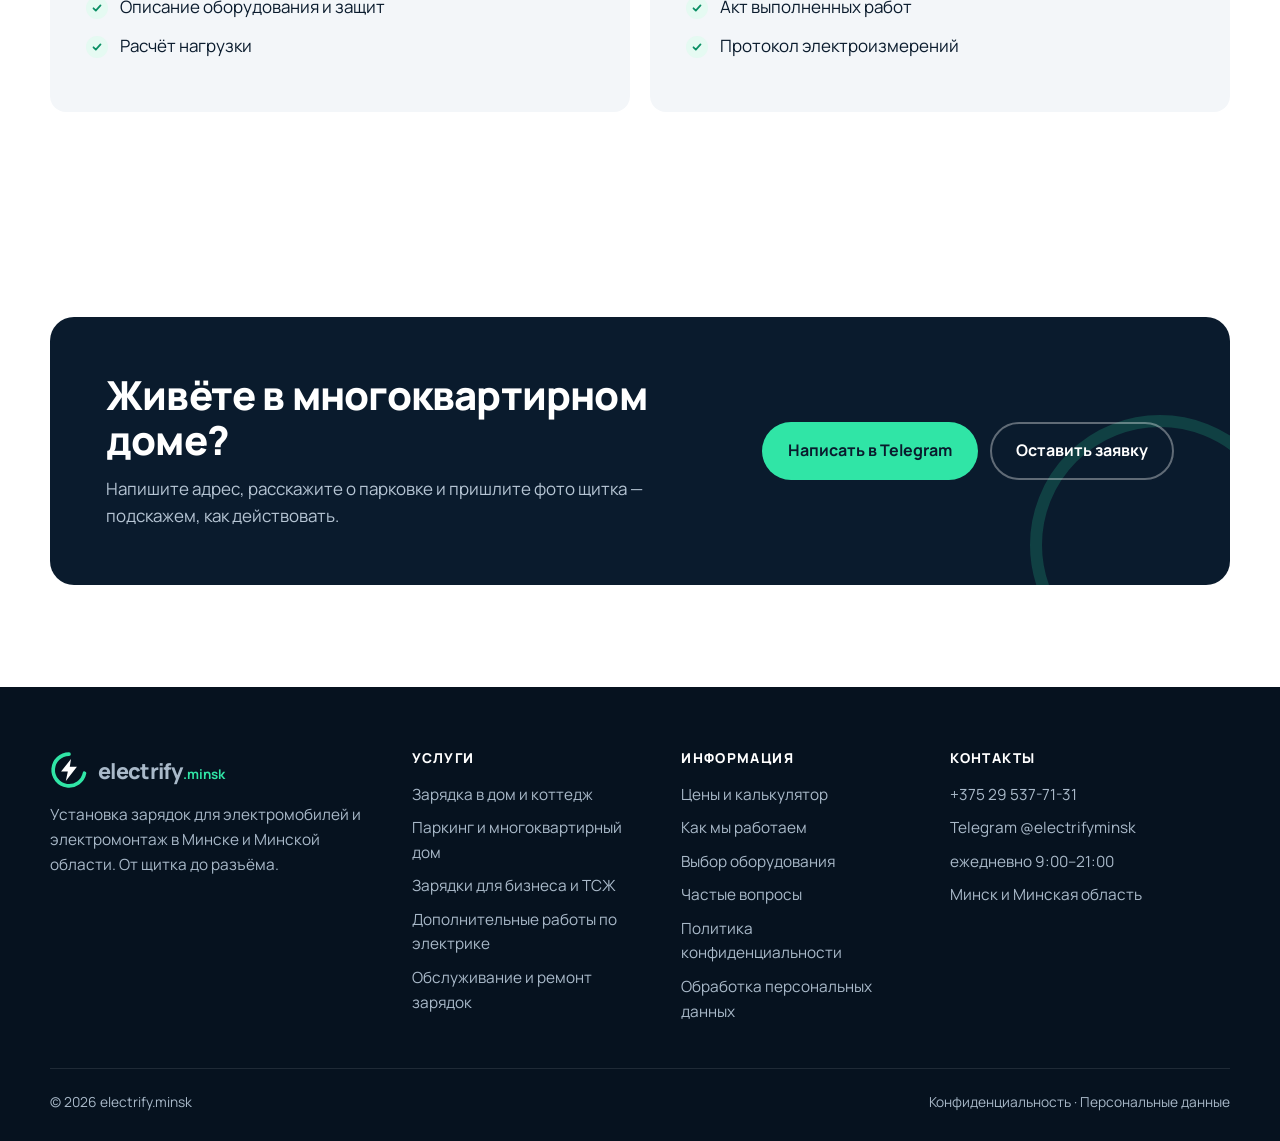
==== commit 50da0420: "Контакты, политики, формы в Telegram, правки" ====
--- a/apartment.html
+++ b/apartment.html
@@ -22,12 +22,12 @@
 <body>
 <div class="topbar"><div class="container">
 <span>Минск и Минская область · ежедневно 9:00–21:00</span>
-<a href="tel:+375XXXXXXXXX">+375 (XX) XXX-XX-XX</a>
+<a href="tel:+375295377131">+375 29 537-71-31</a>
 </div></div>
 <header class="site-header"><div class="container header-inner">
 <a class="brand" href="index.html" aria-label="electrify.minsk — на главную"><svg viewBox="0 0 48 48" aria-hidden="true"><path d="M24 4a20 20 0 1 0 19.6 24" fill="none" stroke="#30e5a6" stroke-width="4.6" stroke-linecap="round"/><path d="M26.5 10 14 26h8.5L20 38l14-18h-9z" fill="#fff"/></svg><span class="brand-word">electrify<small>.minsk</small></span></a>
 <nav class="nav" id="nav" aria-label="Основное меню"><a href="services.html">Услуги</a><a href="prices.html">Цены</a><a href="apartment.html" aria-current="page">Многоквартирный дом</a><a href="electrics.html">Электрика</a><a href="equipment.html">Оборудование</a><a href="faq.html">Вопросы</a></nav>
-<a class="btn btn-primary header-cta" href="prices.html#calc">Рассчитать стоимость</a>
+<a class="btn btn-primary header-cta" href="prices.html#calc-head">Рассчитать стоимость</a>
 <button class="burger" type="button" aria-label="Открыть меню" aria-expanded="false" aria-controls="nav"><span></span></button>
 </div></header>
 <main>
@@ -85,7 +85,7 @@
 </div></div></section>
 <section class="section"><div class="container"><div class="cta-band reveal">
 <div><h2>Живёте в многоквартирном доме?</h2><p>Напишите адрес, расскажите о парковке и пришлите фото щитка — подскажем, как действовать.</p></div>
-<div class="btn-row"><a class="btn btn-primary" href="https://t.me/CHANGE_ME" rel="noopener">Написать в Telegram</a><a class="btn btn-ghost" href="contacts.html">Оставить заявку</a></div>
+<div class="btn-row"><a class="btn btn-primary" href="https://t.me/electrifyminsk" rel="noopener">Написать в Telegram</a><a class="btn btn-ghost" href="contacts.html">Оставить заявку</a></div>
 </div></div></section>
 </main>
 <footer class="site-footer"><div class="container">
@@ -93,19 +93,18 @@
 <div><a class="brand" href="index.html"><svg viewBox="0 0 48 48" aria-hidden="true"><path d="M24 4a20 20 0 1 0 19.6 24" fill="none" stroke="#30e5a6" stroke-width="4.6" stroke-linecap="round"/><path d="M26.5 10 14 26h8.5L20 38l14-18h-9z" fill="#fff"/></svg><span class="brand-word">electrify<small>.minsk</small></span></a>
 <p>Установка зарядок для электромобилей и электромонтаж в Минске и Минской области. От щитка до разъёма.</p></div>
 <div><h4>Услуги</h4><ul><li><a href="services.html#house">Зарядка в дом и коттедж</a></li><li><a href="apartment.html">Паркинг и многоквартирный дом</a></li><li><a href="services.html#business">Зарядки для бизнеса и ТСЖ</a></li><li><a href="electrics.html">Дополнительные работы по электрике</a></li><li><a href="services.html#service">Обслуживание и ремонт зарядок</a></li></ul></div>
-<div><h4>Информация</h4><ul><li><a href="prices.html">Цены и калькулятор</a></li><li><a href="process.html">Как мы работаем</a></li><li><a href="equipment.html">Выбор оборудования</a></li><li><a href="faq.html">Частые вопросы</a></li><li><a href="about.html">О компании и гарантии</a></li><li><a href="privacy.html">Политика конфиденциальности</a></li></ul></div>
+<div><h4>Информация</h4><ul><li><a href="prices.html">Цены и калькулятор</a></li><li><a href="process.html">Как мы работаем</a></li><li><a href="equipment.html">Выбор оборудования</a></li><li><a href="faq.html">Частые вопросы</a></li><li><a href="privacy.html">Политика конфиденциальности</a></li><li><a href="personal-data.html">Обработка персональных данных</a></li></ul></div>
 <div><h4>Контакты</h4><ul>
-<li><a href="tel:+375XXXXXXXXX">+375 (XX) XXX-XX-XX</a></li>
-<li><a href="https://t.me/CHANGE_ME" rel="noopener">Telegram</a> · <a href="viber://chat?number=%2B375XXXXXXXXX">Viber</a></li>
-<li><a href="mailto:info@your-domain.by">info@your-domain.by</a></li>
+<li><a href="tel:+375295377131">+375 29 537-71-31</a></li>
+<li><a href="https://t.me/electrifyminsk" rel="noopener">Telegram @electrifyminsk</a></li>
 <li>ежедневно 9:00–21:00</li>
 <li>Минск и Минская область</li></ul></div>
 </div>
-<div class="footer-bottom"><span>© <span id="year">2026</span> electrify.minsk</span><span>ООО «Название» · УНП XXXXXXXXX · адрес, г. Минск</span></div>
+<div class="footer-bottom"><span>© <span id="year">2026</span> electrify.minsk</span><span><a href="privacy.html">Конфиденциальность</a> · <a href="personal-data.html">Персональные данные</a></span></div>
 </div></footer>
 <div class="mobile-bar">
-<a class="btn btn-outline" style="color:#fff;border-color:rgba(255,255,255,.35)" href="tel:+375XXXXXXXXX">Позвонить</a>
-<a class="btn btn-primary" href="https://t.me/CHANGE_ME" rel="noopener">Написать</a>
+<a class="btn btn-outline" style="color:#fff;border-color:rgba(255,255,255,.35)" href="tel:+375295377131">Позвонить</a>
+<a class="btn btn-primary" href="https://t.me/electrifyminsk" rel="noopener">Написать</a>
 </div>
 <script src="assets/main.js"></script>
 </body>
--- a/assets/style.css
+++ b/assets/style.css
@@ -18,7 +18,7 @@
 }
 
 *, *::before, *::after { box-sizing: border-box; }
-html { scroll-behavior: smooth; -webkit-text-size-adjust: 100%; }
+html { scroll-behavior: smooth; -webkit-text-size-adjust: 100%; scroll-padding-top: 96px; }
 body {
   margin: 0; font-family: var(--font); color: var(--ink); background: var(--bg);
   font-size: 17px; line-height: 1.6; -webkit-font-smoothing: antialiased;
@@ -116,15 +116,15 @@
 .hero-visual { position: relative; max-width: 440px; margin-inline: auto; width: 100%; }
 .hero-visual .ring { width: 100%; height: auto; }
 .ring-arc { stroke-dasharray: 942; stroke-dashoffset: 942; animation: charge 2.4s .3s cubic-bezier(.3,.7,.2,1) forwards; }
-@keyframes charge { to { stroke-dashoffset: 210; } }
+@keyframes charge { to { stroke-dashoffset: 215; } }
 .chip {
   position: absolute; background: rgba(16,42,69,.92); border: 1px solid rgba(255,255,255,.14); border-radius: 14px;
   padding: 10px 14px; font-size: .85rem; line-height: 1.25; backdrop-filter: blur(6px);
 }
 .chip b { display: block; font-size: 1.15rem; color: var(--mint); letter-spacing: -.01em; }
-.chip--1 { top: 6%; right: -2%; }
-.chip--2 { bottom: 24%; left: -4%; }
-.chip--3 { bottom: 2%; right: 4%; }
+.chip--1 { top: 4%; left: -4%; }
+.chip--2 { bottom: 30%; right: -6%; }
+.chip--3 { bottom: 0; left: 6%; }
 
 /* Страничный hero */
 .page-hero { background: var(--navy); color: #fff; padding: clamp(40px, 6vw, 72px) 0 clamp(36px, 5vw, 60px); position: relative; overflow: hidden; }
@@ -246,6 +246,12 @@
 .form-grid .full { grid-column: 1 / -1; }
 .check { display: flex; gap: 10px; align-items: flex-start; font-weight: 400; font-size: .88rem; color: var(--muted); }
 .check input { margin-top: 4px; accent-color: var(--mint-d); width: 18px; height: 18px; flex: none; }
+.form-err { display: none; background: #fdecec; border: 1px solid #e3a9a3; color: #7a1f17; border-radius: 12px; padding: 16px 18px; font-weight: 600; margin-top: 14px; }
+.hp { position: absolute; left: -9999px; width: 1px; height: 1px; overflow: hidden; }
+.legal { max-width: 820px; }
+.legal h2 { font-size: 1.35rem; margin: 1.8em 0 .6em; }
+.legal ul { display: grid; gap: 6px; }
+#calc-head { scroll-margin-top: 100px; }
 .form-ok { display: none; background: var(--mint-soft); border: 1px solid var(--mint); color: var(--navy); border-radius: 12px; padding: 16px 18px; font-weight: 600; }
 
 /* FAQ */
@@ -292,7 +298,7 @@
 .reveal.in { opacity: 1; transform: none; }
 @media (prefers-reduced-motion: reduce) {
   .reveal { opacity: 1; transform: none; transition: none; }
-  .ring-arc { animation: none; stroke-dashoffset: 210; }
+  .ring-arc { animation: none; stroke-dashoffset: 215; }
   html { scroll-behavior: auto; }
 }
 
@@ -326,7 +332,7 @@
   .topbar .container > span:first-child { display: none; }
   .grid-2, .grid-3, .grid-4, .tiers, .tiers--3, .steps, .form-grid, .footer-grid { grid-template-columns: 1fr; }
   .steps li::after { display: none; }
-  .chip--1 { right: 0; } .chip--2 { left: 0; }
+  .chip--1 { left: 0; } .chip--2 { right: 0; }
   .btn-row .btn { flex: 1 1 100%; }
   .mobile-bar {
     display: grid; grid-template-columns: 1fr 1fr; gap: 10px; position: fixed; left: 0; right: 0; bottom: 0; z-index: 60;
